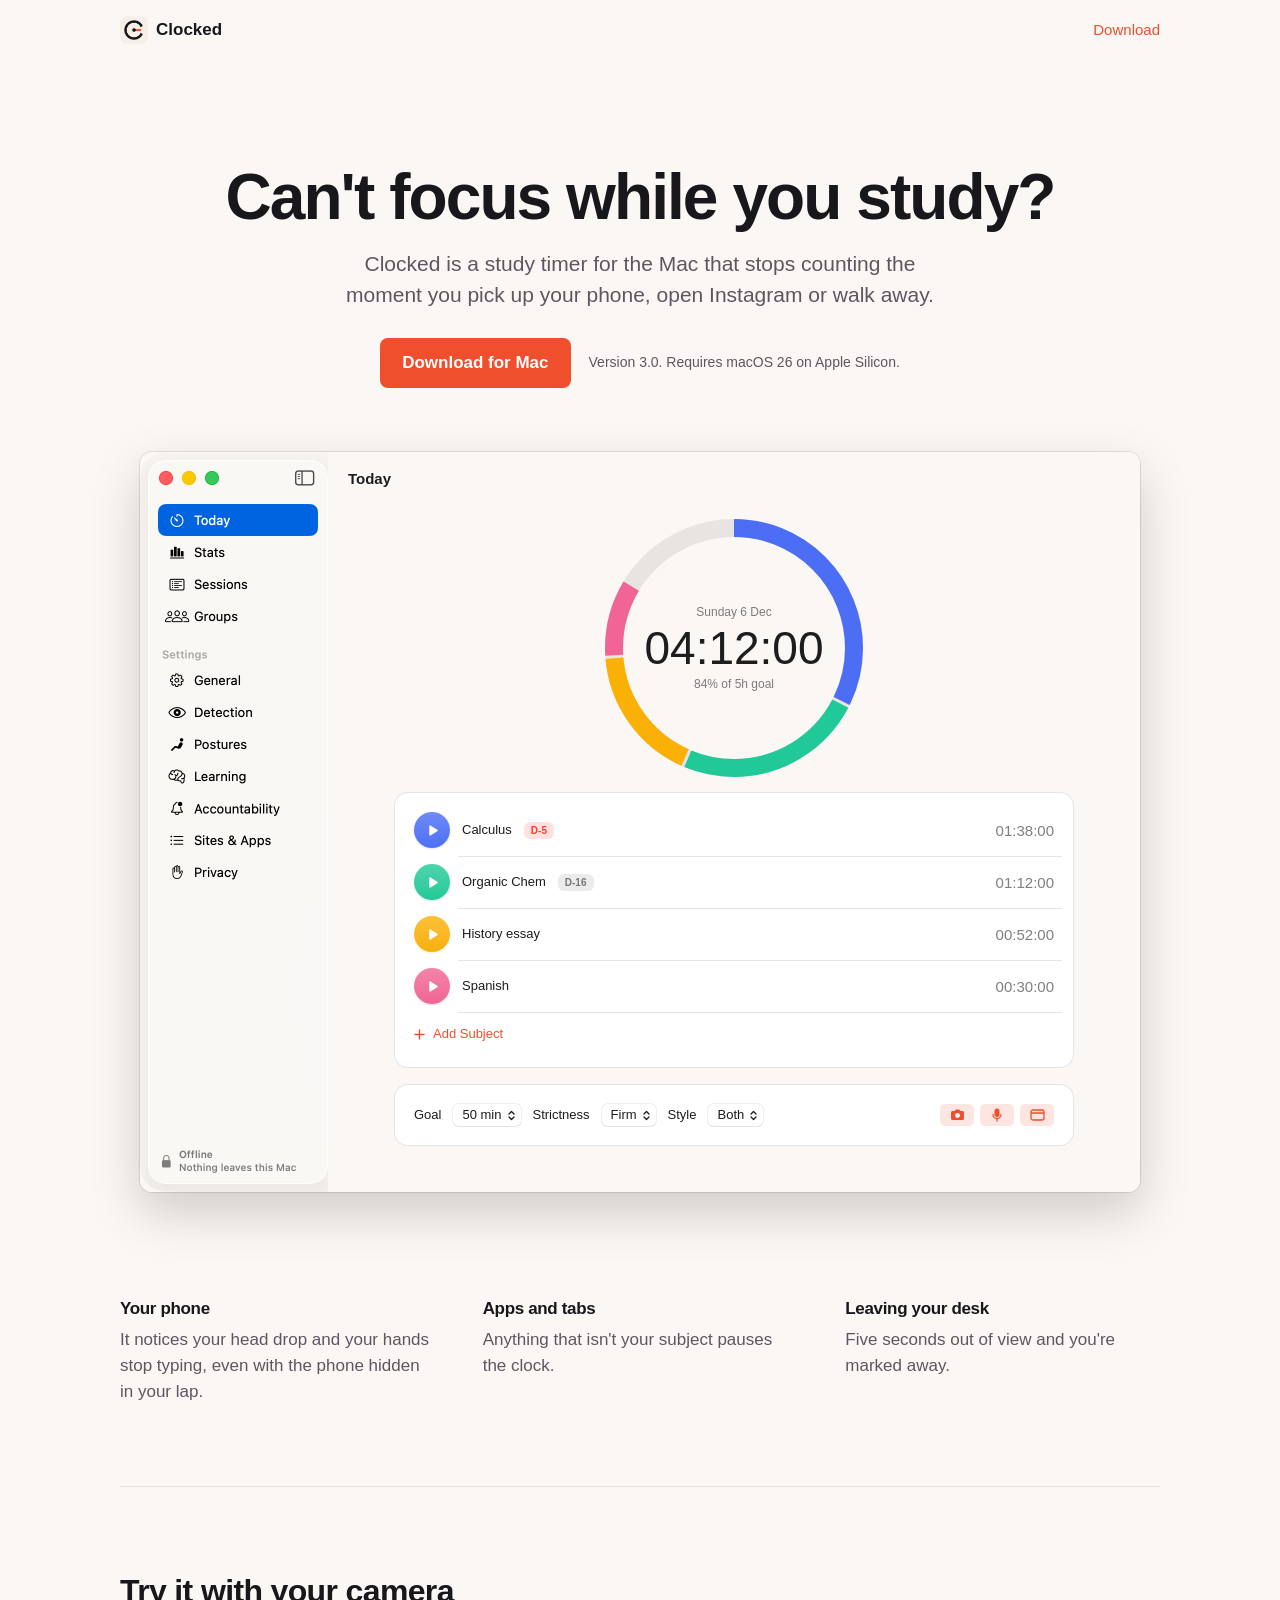
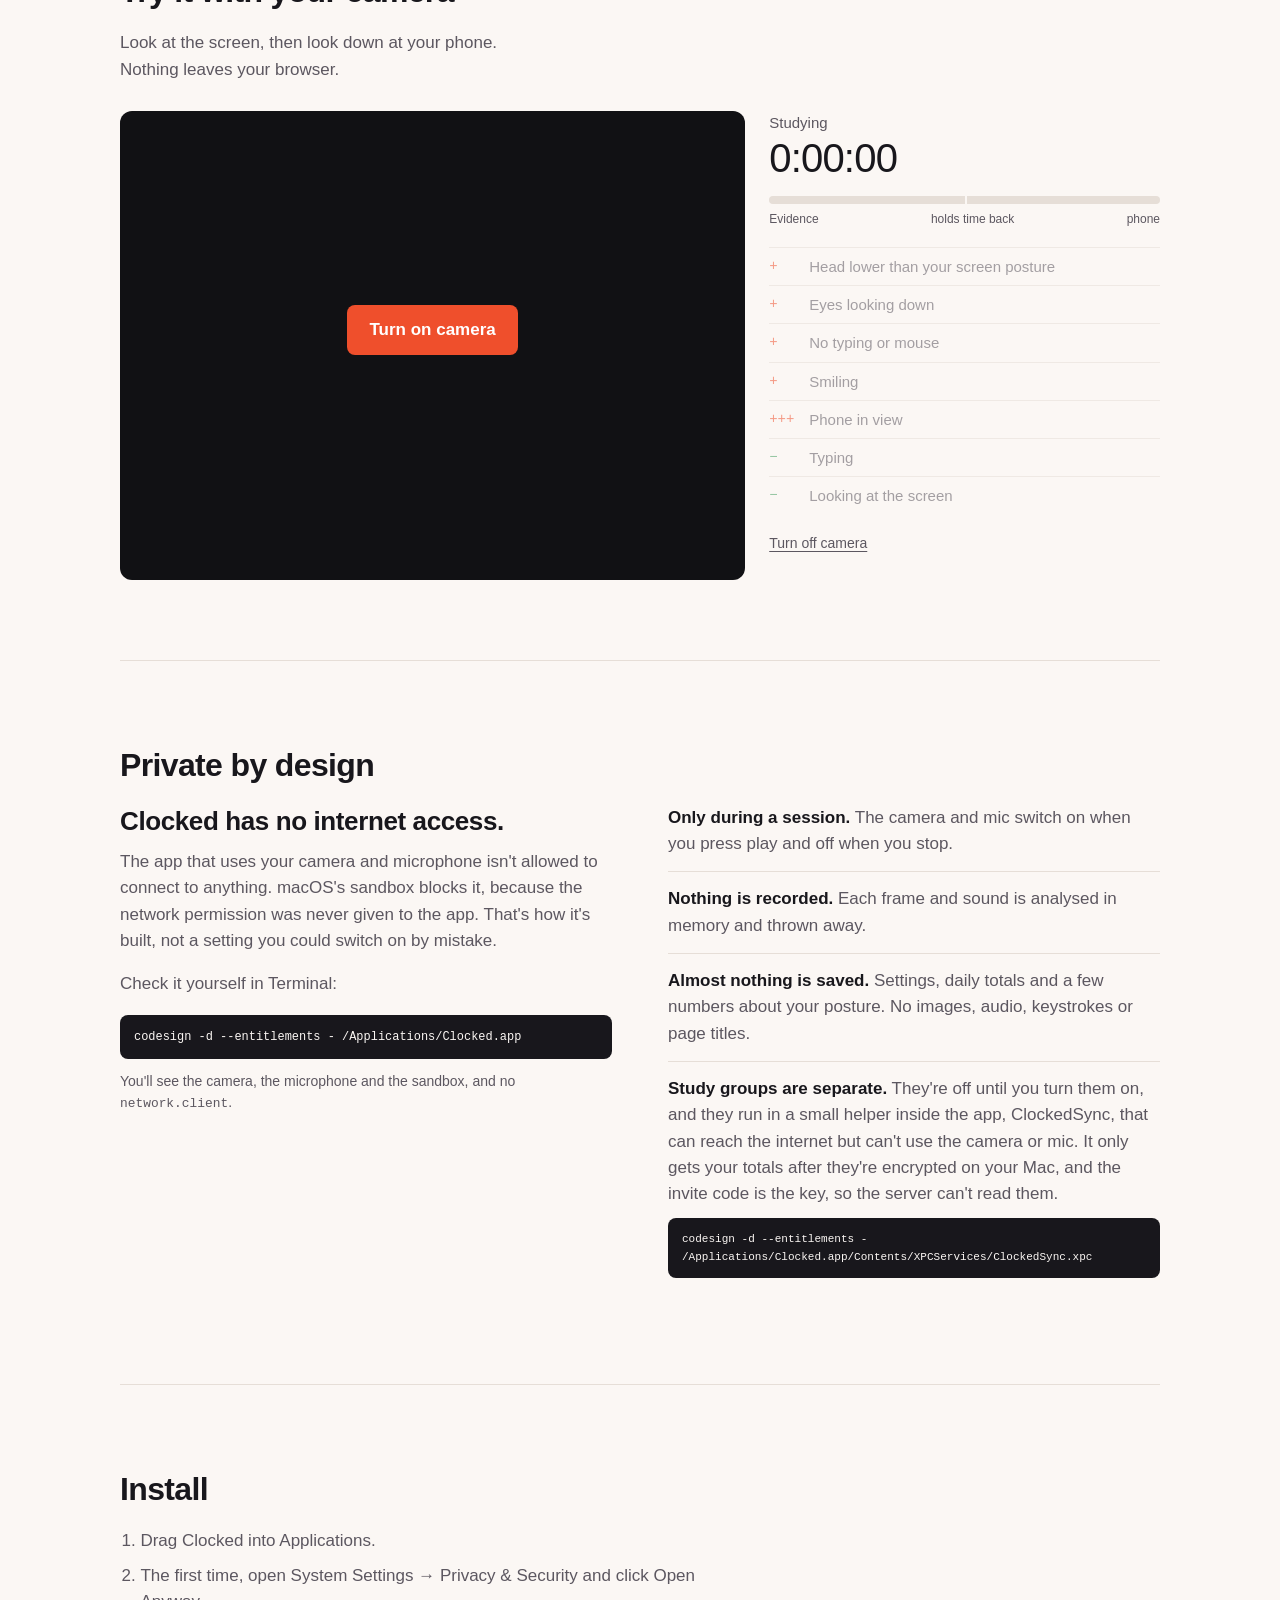
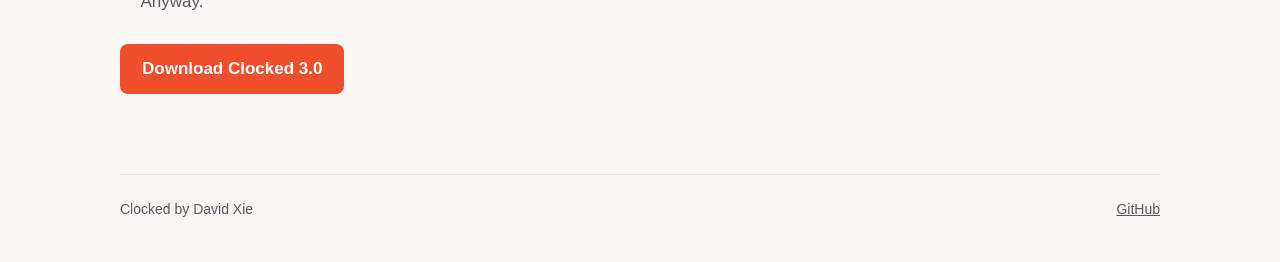
==== index.html @ 51ace333 "Website" ====
<!doctype html>
<html lang="en">
<head>
  <meta charset="utf-8">
  <meta name="viewport" content="width=device-width, initial-scale=1">
  <title>Clocked</title>
  <meta name="description" content="A study timer for the Mac that stops counting when you pick up your phone.">
  <meta property="og:title" content="Clocked">
  <meta property="og:description" content="A study timer for the Mac that stops counting when you pick up your phone.">
  <meta property="og:image" content="img/icon.png">
  <link rel="icon" href="img/favicon.png">
  <link rel="stylesheet" href="style.css">
</head>
<body>

<nav class="nav">
  <div class="wrap nav-in">
    <a class="brand" href="#"><img src="img/icon.png" alt="" width="28" height="28">Clocked</a>
    <a class="nav-dl" href="#install">Download</a>
  </div>
</nav>

<header class="wrap hero">
  <h1>Can't focus while you study?</h1>
  <p class="lead">Clocked is a study timer for the Mac that stops counting the moment you pick up your phone, open Instagram or walk away.</p>
  <div class="dl">
    <a class="btn" href="downloads/Clocked-3.0.dmg" download>Download for Mac</a>
    <p class="small">Version 3.0. Requires macOS 26 on Apple Silicon.</p>
  </div>
</header>

<section class="demo-wrap" aria-label="Interactive demo of the Clocked window">
  <div class="wrap">
    <div class="stage" id="stage">
      <div class="banner" id="banner" hidden>
        <span class="banner-icon" id="bannerIcon"></span>
        <span class="banner-text"><b id="bannerTitle"></b><span id="bannerMsg"></span></span>
        <span class="banner-actions" id="bannerActions"></span>
        <button class="banner-x" id="bannerX" aria-label="Dismiss">
          <svg viewBox="0 0 10 10" width="9" height="9"><path d="M1.5 1.5l7 7M8.5 1.5l-7 7" stroke="currentColor" stroke-width="1.8" stroke-linecap="round"/></svg>
        </button>
      </div>
      <div class="scaler" id="scaler">
        <div class="win" id="win">
          <div class="pane-img" id="paneImg"></div>
          <div class="side-hit" id="sideHit"></div>
          <div class="today" id="today"></div>
        </div>
      </div>
    </div>

  </div>
</section>

<main class="wrap">
  <section class="points">
    <div>
      <h3>Your phone</h3>
      <p>It notices your head drop and your hands stop typing, even with the phone hidden in your lap.</p>
    </div>
    <div>
      <h3>Apps and tabs</h3>
      <p>Anything that isn't your subject pauses the clock.</p>
    </div>
    <div>
      <h3>Leaving your desk</h3>
      <p>Five seconds out of view and you're marked away.</p>
    </div>
  </section>

  <section id="try">
    <h2>Try it with your camera</h2>
    <p class="narrow">Look at the screen, then look down at your phone.<br>Nothing leaves your browser.</p>
    <div class="try-grid">
      <div class="cam" id="cam">
        <video id="camVideo" playsinline muted></video>
        <canvas id="camCanvas"></canvas>
        <div class="cam-start" id="camStart">
          <button class="btn" id="camBtn">Turn on camera</button>
          <p class="small" id="camMsg"></p>
        </div>
      </div>
      <div class="readout" id="readout" data-state="study">
        <div class="ro-top">
          <span id="roState">Studying</span>
          <b id="roClock">0:00:00</b>
        </div>
        <div class="meter" aria-hidden="true"><div class="meter-fill" id="meterFill"></div><i class="half"></i></div>
        <div class="meter-labels"><span>Evidence</span><span>holds time back</span><span>phone</span></div>
        <ul class="cuelist" id="cues">
          <li data-cue="head"><b>+</b>Head lower than your screen posture</li>
          <li data-cue="eyes"><b>+</b>Eyes looking down</li>
          <li data-cue="still"><b>+</b>No typing or mouse</li>
          <li data-cue="smile"><b>+</b>Smiling</li>
          <li data-cue="phone"><b>+++</b>Phone in view</li>
          <li data-cue="typing" class="neg"><b>&minus;</b>Typing</li>
          <li data-cue="screen" class="neg"><b>&minus;</b>Looking at the screen</li>
        </ul>
        <button class="linkbtn" id="camStop">Turn off camera</button>
      </div>
    </div>
  </section>

  <section id="privacy">
    <h2>Private by design</h2>
    <div class="privacy">
      <div>
        <p class="claim">Clocked has no internet access.</p>
        <p>The app that uses your camera and microphone isn't allowed to connect to anything. macOS's sandbox blocks it, because the network permission was never given to the app. That's how it's built, not a setting you could switch on by mistake.</p>
        <p>Check it yourself in Terminal:</p>
        <pre class="cmd"><code>codesign -d --entitlements - /Applications/Clocked.app</code></pre>
        <p class="small">You'll see the camera, the microphone and the sandbox, and no <code>network.client</code>.</p>
      </div>
      <ul class="facts">
        <li><b>Only during a session.</b> The camera and mic switch on when you press play and off when you stop.</li>
        <li><b>Nothing is recorded.</b> Each frame and sound is analysed in memory and thrown away.</li>
        <li><b>Almost nothing is saved.</b> Settings, daily totals and a few numbers about your posture. No images, audio, keystrokes or page titles.</li>
        <li><b>Study groups are separate.</b> They're off until you turn them on, and they run in a small helper inside the app, ClockedSync, that can reach the internet but can't use the camera or mic. It only gets your totals after they're encrypted on your Mac, and the invite code is the key, so the server can't read them.
          <pre class="cmd"><code>codesign -d --entitlements - /Applications/Clocked.app/Contents/XPCServices/ClockedSync.xpc</code></pre>
        </li>
      </ul>
    </div>
  </section>

  <section id="install">
    <h2>Install</h2>
    <ol class="narrow">
      <li>Drag Clocked into Applications.</li>
      <li>The first time, open System Settings &rarr; Privacy &amp; Security and click Open Anyway.</li>
    </ol>
    <div class="dl">
      <a class="btn" href="downloads/Clocked-3.0.dmg" download>Download Clocked 3.0</a>
    </div>
  </section>
</main>

<footer class="wrap footer">
  <span>Clocked by David Xie</span>
  <a href="https://github.com/SnakeLuck360GT/clocked">GitHub</a>
</footer>

<script src="main.js"></script>
<script type="module" src="camera.js"></script>
</body>
</html>
---- style.css ----
:root {
  --bg: #FBF7F4;
  --text: #18171C;
  --text-2: #5C5760;
  --line: #E6DED7;
  --ember: #EF4F2C;
  --font: -apple-system, BlinkMacSystemFont, "SF Pro Text", "Helvetica Neue", Helvetica, Arial, sans-serif;

  /* The app's own tokens (Theme.swift), used inside the demo window. */
  --w-canvas: #FBF7F4;
  --w-card: #FFFFFF;
  --w-raised: #F1E7DF;
  --w-text: #1D1D1F;
  --w-text-2: rgba(0, 0, 0, 0.5);
  --w-divider: rgba(0, 0, 0, 0.1);
  --w-track: rgba(0, 0, 0, 0.08);
  --w-control: #FFFFFF;
  --w-control-line: rgba(0, 0, 0, 0.12);
  --w-banner: rgba(246, 246, 246, 0.9);
  color-scheme: light;
}
@media (prefers-color-scheme: dark) {
  :root:not([data-theme="light"]) {
    --bg: #16161B;
    --text: #F1ECE7;
    --text-2: #A39D9B;
    --line: #2E2D35;
    --w-canvas: #16161B;
    --w-card: #24232A;
    --w-raised: #2E2D35;
    --w-text: #F5F5F7;
    --w-text-2: rgba(255, 255, 255, 0.55);
    --w-divider: rgba(255, 255, 255, 0.1);
    --w-track: rgba(255, 255, 255, 0.08);
    --w-control: #3A3940;
    --w-control-line: rgba(255, 255, 255, 0.1);
    --w-banner: rgba(40, 40, 44, 0.9);
    color-scheme: dark;
  }
}
:root[data-theme="dark"] {
  --bg: #16161B;
  --text: #F1ECE7;
  --text-2: #A39D9B;
  --line: #2E2D35;
  --w-canvas: #16161B;
  --w-card: #24232A;
  --w-raised: #2E2D35;
  --w-text: #F5F5F7;
  --w-text-2: rgba(255, 255, 255, 0.55);
  --w-divider: rgba(255, 255, 255, 0.1);
  --w-track: rgba(255, 255, 255, 0.08);
  --w-control: #3A3940;
  --w-control-line: rgba(255, 255, 255, 0.1);
  --w-banner: rgba(40, 40, 44, 0.9);
  color-scheme: dark;
}

* { box-sizing: border-box; }
body {
  margin: 0;
  background: var(--bg);
  color: var(--text);
  font: 17px/1.55 var(--font);
  -webkit-font-smoothing: antialiased;
  -webkit-text-size-adjust: 100%;
}
img { display: block; max-width: 100%; height: auto; }
a { color: inherit; }
p { margin: 0 0 1em; }
h1, h2, h3 { margin: 0; letter-spacing: -0.02em; }
button { font: inherit; color: inherit; }

.wrap { max-width: 1040px; margin: 0 auto; padding: 0 max(16px, 4vw); }
@media (min-width: 1140px) { .wrap { padding: 0; } }

/* Nav */
.nav-in { display: flex; align-items: center; justify-content: space-between; height: 60px; }
.brand { display: flex; align-items: center; gap: 8px; font-weight: 600; text-decoration: none; }
.brand img { width: 28px; height: 28px; transform: scale(1.2); }
.nav-dl { font-size: 15px; font-weight: 500; text-decoration: none; color: var(--ember); }

/* Hero */
.hero { padding-top: clamp(48px, 9vw, 104px); text-align: center; }
.hero h1 { font-size: clamp(38px, 6.4vw, 64px); font-weight: 700; line-height: 1.05; letter-spacing: -0.03em; }
.lead { font-size: clamp(18px, 2.2vw, 21px); line-height: 1.45; color: var(--text-2); max-width: 30em; margin: 18px auto 28px; }
.dl { display: flex; flex-wrap: wrap; align-items: center; justify-content: center; gap: 10px 18px; }
.dl .small { margin: 0; }
.btn {
  display: inline-block;
  background: var(--ember);
  color: #fff;
  text-decoration: none;
  font-weight: 600;
  padding: 12px 22px;
  border-radius: 8px;
}
.btn:hover { background: #DC4320; }
.btn:focus-visible, a:focus-visible, button:focus-visible { outline: 2px solid var(--ember); outline-offset: 3px; }
.small { font-size: 14px; color: var(--text-2); }

/* Demo */
.demo-wrap { padding-top: clamp(40px, 6vw, 64px); }
.demo-note { text-align: center; font-size: 15px; color: var(--text-2); margin: 24px 0 0; }
.stage { position: relative; }
.scaler { position: relative; margin: 0 auto; border-radius: 12px; overflow: hidden; box-shadow: 0 0 0 1px rgba(0, 0, 0, 0.1), 0 20px 50px rgba(0, 0, 0, 0.18); }
.win {
  position: absolute;
  top: 0; left: 0;
  width: 1000px;
  height: 740px;
  transform-origin: 0 0;
  overflow: hidden;
  background: var(--w-canvas);
  font: 13px/1.3 var(--font);
  color: var(--w-text);
  user-select: none;
  -webkit-user-select: none;
}
.pane-img { position: absolute; inset: 0; background-size: 1000px 740px; background-repeat: no-repeat; }
.side-hit { position: absolute; left: 0; top: 0; bottom: 0; }
.side-hit button { position: absolute; left: 0; width: 100%; border: 0; background: none; padding: 0; cursor: pointer; }
.today { position: absolute; top: 0; right: 0; bottom: 0; background: var(--w-canvas); overflow-y: auto; scrollbar-width: none; }
.today::-webkit-scrollbar { display: none; }
.today[hidden] { display: none; }

.t-title { position: sticky; top: 0; z-index: 2; height: 52px; padding-left: 20px; display: flex; align-items: center; font-size: 15px; font-weight: 600; background: var(--w-canvas); }
.t-col { width: 680px; margin: 0 auto; padding-bottom: 24px; }

.t-hero { padding: 24px 0; display: flex; flex-direction: column; align-items: center; gap: 12px; }
.ring { position: relative; width: 240px; height: 240px; }
.ring svg { position: absolute; inset: -9px; width: 258px; height: 258px; overflow: visible; transition: filter 0.4s, opacity 0.4s; }
.ring.dim svg { filter: saturate(0); opacity: 0.55; }
.ring-in { position: absolute; inset: 0; display: flex; flex-direction: column; align-items: center; justify-content: center; gap: 4px; padding: 0 28px; text-align: center; }
.ring-date { font-size: 12px; color: var(--w-text-2); }
.ring-time { font: 500 46px/1.05 ui-rounded, "SF Pro Rounded", var(--font); font-variant-numeric: tabular-nums; }
.ring.dim .ring-time { color: var(--w-text-2); }
.ring-status { font-size: 12px; color: var(--w-text-2); white-space: nowrap; }
.ring-status.strong { font-weight: 600; }
.goalbar { width: 240px; display: flex; flex-direction: column; align-items: center; gap: 4px; }
.goalbar[hidden] { display: none; }
.goalbar .track { width: 100%; height: 6px; border-radius: 3px; background: var(--w-track); overflow: hidden; }
.goalbar .fill { height: 100%; border-radius: 3px; transition: width 0.6s; }
.goalbar span { font-size: 10px; color: var(--w-text-2); font-variant-numeric: tabular-nums; }

.card { background: var(--w-card); border-radius: 14px; box-shadow: inset 0 0 0 1px var(--w-divider); margin-bottom: 16px; }
.subjects { padding: 12px; }
.row { position: relative; display: flex; align-items: center; gap: 12px; height: 52px; padding: 0 8px; border-radius: 10px; }
.row + .row::before, .add::before { content: ""; position: absolute; top: 0; left: 52px; right: 0; height: 1px; background: var(--w-divider); }
.row.current::before, .row.current + .row::before, .row.current + .add::before { display: none; }
.row.current { background: color-mix(in srgb, var(--c) 14%, transparent); }
.play {
  width: 36px; height: 36px; flex: none; border: 0; border-radius: 50%; padding: 0; cursor: pointer;
  display: grid; place-items: center; color: #fff;
  background: linear-gradient(180deg, color-mix(in srgb, var(--c) 80%, #fff), var(--c));
  box-shadow: 0 1px 2px color-mix(in srgb, var(--c) 20%, transparent);
  transition: transform 0.1s, box-shadow 0.2s;
}
.play:active { transform: scale(0.94); }
.row.current .play { box-shadow: 0 1px 6px color-mix(in srgb, var(--c) 45%, transparent); }
.row-name { font-size: 13px; font-weight: 500; }
.chip { font-size: 10px; font-weight: 600; padding: 2px 7px; border-radius: 6px; font-variant-numeric: tabular-nums; }
.chip.red { color: #FF3B30; background: rgba(255, 59, 48, 0.15); }
.chip.grey { color: var(--w-text-2); background: var(--w-track); }
.row-time { margin-left: auto; font-size: 15px; font-variant-numeric: tabular-nums; color: var(--w-text-2); }
.row.current .row-time { color: var(--w-text); }
.add { position: relative; display: flex; align-items: center; gap: 8px; height: 44px; padding: 0 8px; color: #EF4F2C; font-size: 13px; }

.opts { padding: 20px; display: flex; align-items: center; gap: 12px; }
.popup { display: inline-flex; align-items: center; gap: 6px; height: 22px; padding: 0 6px 0 9px; border-radius: 5px; background: var(--w-control); box-shadow: 0 0 0 0.5px var(--w-control-line), 0 0.5px 1px rgba(0, 0, 0, 0.1); }
.sensors { margin-left: auto; display: flex; gap: 6px; }
.sensor { width: 34px; height: 22px; border-radius: 5px; display: grid; place-items: center; color: #EF4F2C; background: rgba(239, 79, 44, 0.14); }

.running { padding: 20px; }
.run-top { display: flex; align-items: center; gap: 8px; }
.badge { display: inline-flex; align-items: center; gap: 5px; padding: 5px 10px; border-radius: 999px; font-size: 12px; font-weight: 500; color: var(--bc); background: color-mix(in srgb, var(--bc) 14%, transparent); }
.push { height: 22px; padding: 0 10px; border: 0; border-radius: 5px; background: var(--w-control); box-shadow: 0 0 0 0.5px var(--w-control-line), 0 0.5px 1px rgba(0, 0, 0, 0.1); font-size: 13px; cursor: pointer; color: var(--w-text); }
.push:active { filter: brightness(0.92); }
.run-top .push:first-of-type { margin-left: auto; }
.tiles { display: grid; grid-template-columns: repeat(5, 1fr); gap: 8px; margin-top: 16px; }
.tile { display: flex; flex-direction: column; align-items: center; gap: 2px; padding: 8px 0; border-radius: 10px; background: color-mix(in srgb, var(--w-raised) 60%, transparent); }
.tile b { font-size: 17px; font-weight: 600; font-variant-numeric: tabular-nums; }
.tile span { font-size: 10px; color: var(--w-text-2); }

/* The nudge banner sits above the window, like it does at the top of your screen. */
.banner {
  position: absolute;
  z-index: 5;
  left: 50%;
  top: 12px;
  width: min(470px, calc(100% - 24px));
  display: flex;
  align-items: center;
  gap: 12px;
  padding: 12px 16px;
  border-radius: 14px;
  background: var(--w-banner);
  -webkit-backdrop-filter: blur(20px) saturate(1.6);
  backdrop-filter: blur(20px) saturate(1.6);
  box-shadow: 0 0 0 0.5px rgba(0, 0, 0, 0.15), 0 10px 30px rgba(0, 0, 0, 0.2);
  color: var(--w-text);
  font: 13px/1.3 var(--font);
  transform: translate(-50%, 0);
  transition: opacity 0.25s, transform 0.25s;
}
.banner[hidden] { display: flex; opacity: 0; pointer-events: none; transform: translate(-50%, -6px); }
.banner-icon { color: #FF9500; flex: none; display: grid; }
.banner-text { display: flex; flex-direction: column; gap: 2px; min-width: 0; flex: 1; }
.banner-text span { font-size: 11px; color: var(--w-text-2); }
.banner-actions { display: flex; flex-direction: column; align-items: flex-end; gap: 4px; flex: none; }
.banner-actions .push { height: 19px; font-size: 11px; padding: 0 8px; }
.banner-x { border: 0; background: none; padding: 4px; cursor: pointer; color: var(--w-text-2); display: grid; }

/* Below the demo */
main.wrap { margin-top: clamp(64px, 9vw, 104px); }
.points { display: grid; gap: 28px 48px; padding-bottom: clamp(48px, 7vw, 80px); border-bottom: 1px solid var(--line); }
@media (min-width: 760px) { .points { grid-template-columns: repeat(3, 1fr); } }
.points h3 { font-size: 17px; font-weight: 600; margin-bottom: 4px; }
.points p { color: var(--text-2); margin: 0; }
#privacy, #install, #try { padding: clamp(48px, 7vw, 80px) 0; }
#try { border-bottom: 1px solid var(--line); }

/* Try it with your camera */
.try-grid { display: grid; gap: 24px; margin-top: 28px; }
@media (min-width: 860px) { .try-grid { grid-template-columns: minmax(0, 1.6fr) minmax(0, 1fr); align-items: start; } }
.cam { position: relative; aspect-ratio: 4 / 3; border-radius: 12px; overflow: hidden; background: #111114; }
.cam video { display: none; }
.cam canvas { position: absolute; inset: 0; width: 100%; height: 100%; }
.cam-start { position: absolute; inset: 0; display: flex; flex-direction: column; align-items: center; justify-content: center; gap: 12px; padding: 16px; text-align: center; }
.cam-start .small { color: rgba(255, 255, 255, 0.6); margin: 0; min-height: 1.4em; }
.cam-start button { border: 0; cursor: pointer; font: inherit; font-weight: 600; }
.cam-start button:disabled { opacity: 0.6; cursor: default; }
.cam.live .cam-start { display: none; }
.readout { font-size: 15px; }
.ro-top { display: flex; flex-direction: column; gap: 2px; margin-bottom: 16px; }
.ro-top span { color: var(--text-2); min-height: 1.5em; }
.ro-top b { font-size: 40px; font-weight: 300; font-variant-numeric: tabular-nums; letter-spacing: -0.02em; line-height: 1.1; }
.readout[data-state="held"] .ro-top b, .readout[data-state="held"] .ro-top span { color: #D98A1C; }
.readout[data-state="phone"] .ro-top b, .readout[data-state="phone"] .ro-top span { color: var(--ember); }
.readout[data-state="away"] .ro-top b { color: var(--text-2); }
.meter { position: relative; height: 8px; border-radius: 4px; background: var(--line); overflow: hidden; }
.meter-fill { height: 100%; width: 0; background: var(--ember); border-radius: 4px; transition: width 0.15s linear; }
.meter .half { position: absolute; left: 50%; top: 0; bottom: 0; width: 2px; background: var(--bg); }
.meter-labels { display: flex; justify-content: space-between; font-size: 12px; color: var(--text-2); margin: 6px 0 18px; }
.cuelist { list-style: none; padding: 0; margin: 0 0 16px; }
.cuelist li { display: grid; grid-template-columns: 40px 1fr; padding: 7px 0; border-top: 1px solid var(--line); color: var(--text-2); opacity: 0.55; transition: opacity 0.15s, color 0.15s; margin: 0; }
.cuelist b { font: 500 14px/1.6 ui-monospace, "SF Mono", Menlo, monospace; color: var(--ember); }
.cuelist li.neg b { color: #3E9B5C; }
.cuelist li.on { opacity: 1; color: var(--text); }
.linkbtn { border: 0; background: none; padding: 0; color: var(--text-2); text-decoration: underline; text-underline-offset: 3px; cursor: pointer; font-size: 14px; }
#privacy { border-bottom: 1px solid var(--line); }
.privacy { display: grid; gap: 32px 56px; }
@media (min-width: 860px) { .privacy { grid-template-columns: minmax(0, 1fr) minmax(0, 1fr); } }
.privacy p { color: var(--text-2); }
.claim { font-size: clamp(22px, 2.6vw, 26px); font-weight: 600; letter-spacing: -0.015em; line-height: 1.25; color: var(--text) !important; margin-bottom: 12px; }
.cmd { margin: 0 0 12px; padding: 12px 14px; border-radius: 8px; background: var(--text); color: var(--bg); white-space: pre-wrap; overflow-wrap: anywhere; font: 13px/1.5 ui-monospace, "SF Mono", Menlo, monospace; }
code { font-family: ui-monospace, "SF Mono", Menlo, monospace; font-size: 0.92em; }
.facts { list-style: none; padding: 0; margin: 0; color: var(--text-2); }
.facts li { padding: 14px 0; border-top: 1px solid var(--line); margin: 0; }
.facts li:first-child { border-top: 0; padding-top: 0; }
.facts b { color: var(--text); font-weight: 600; }
.facts .cmd { margin-top: 10px; font-size: 12px; }
h2 { font-size: clamp(26px, 3.4vw, 32px); font-weight: 700; margin-bottom: 14px; }
.narrow { max-width: 36em; color: var(--text-2); }
ol { padding-left: 1.2em; margin: 0 0 28px; }
li { margin-bottom: 0.5em; }
#install .dl { justify-content: flex-start; }

.footer {
  display: flex;
  justify-content: space-between;
  border-top: 1px solid var(--line);
  padding-top: 24px;
  padding-bottom: 40px;
  font-size: 14px;
  color: var(--text-2);
}

@media (prefers-reduced-motion: reduce) {
  .banner, .ring svg, .goalbar .fill { transition: none; }
}
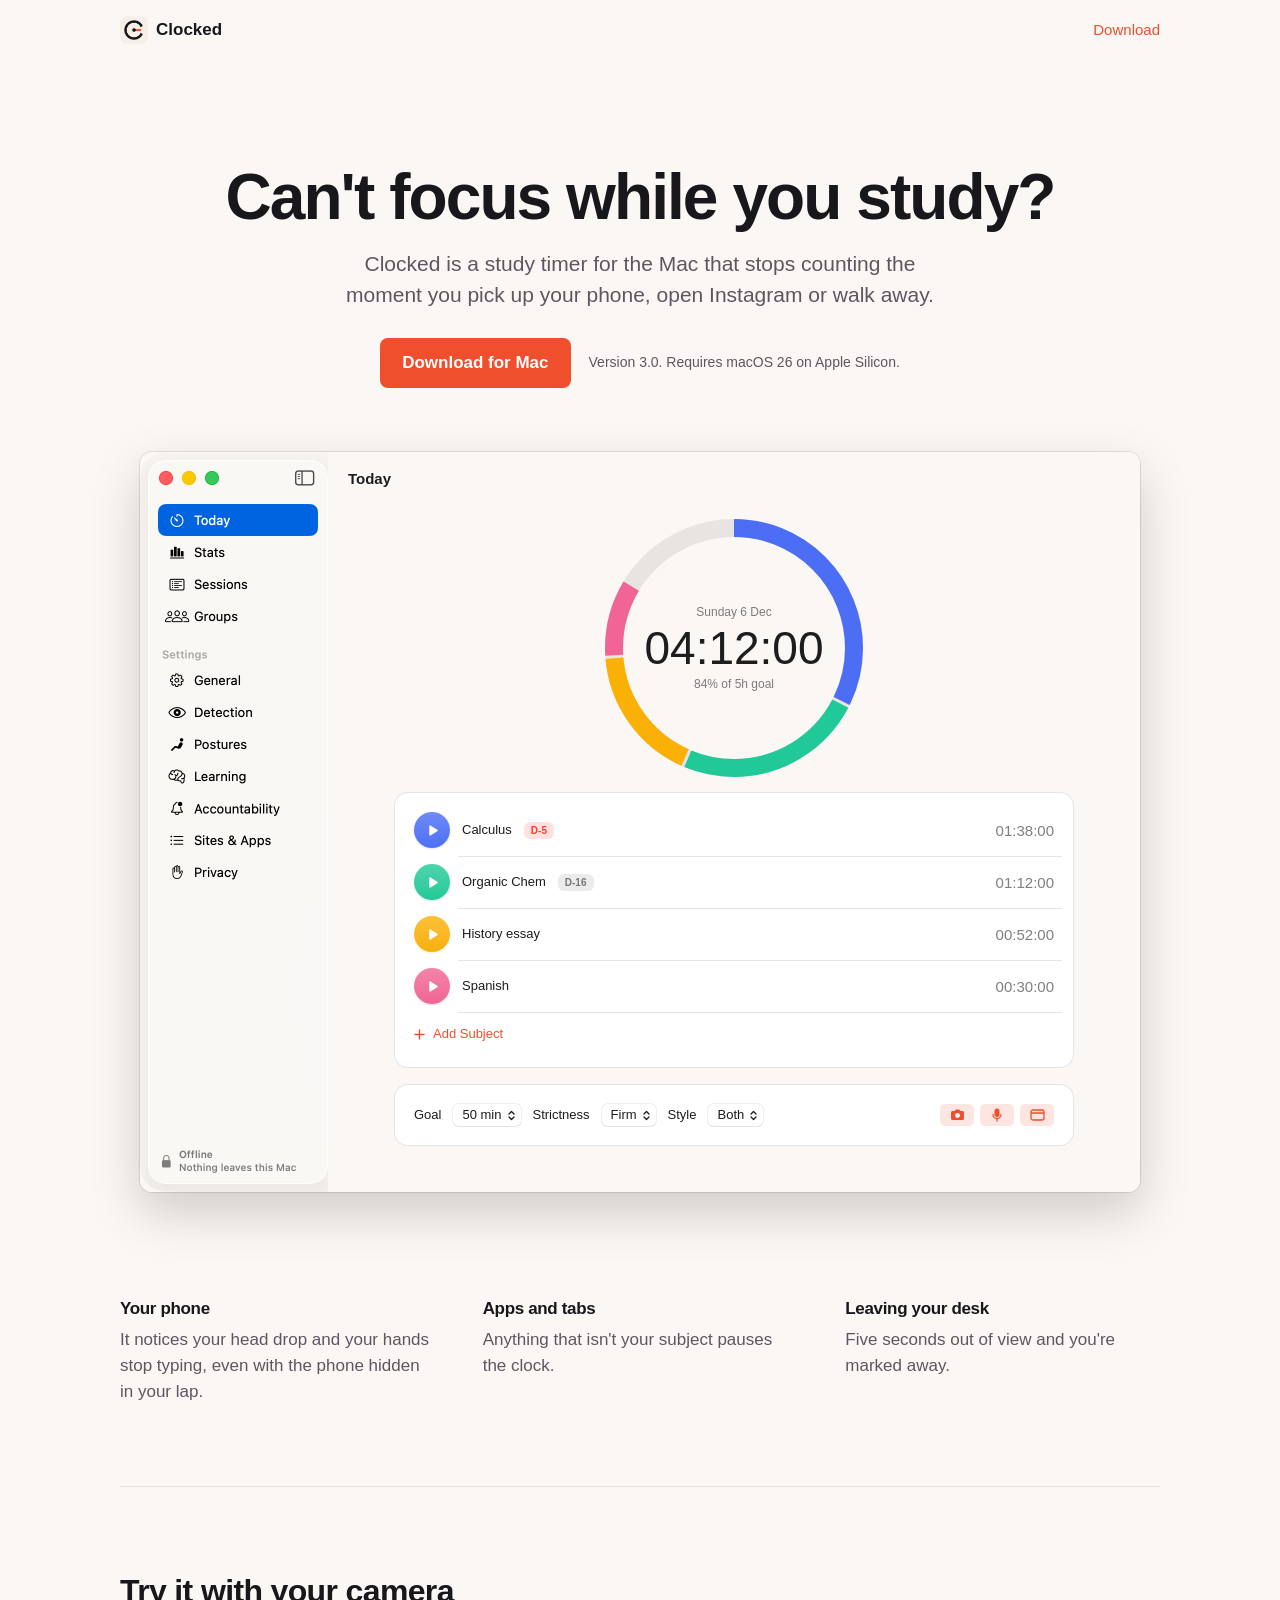
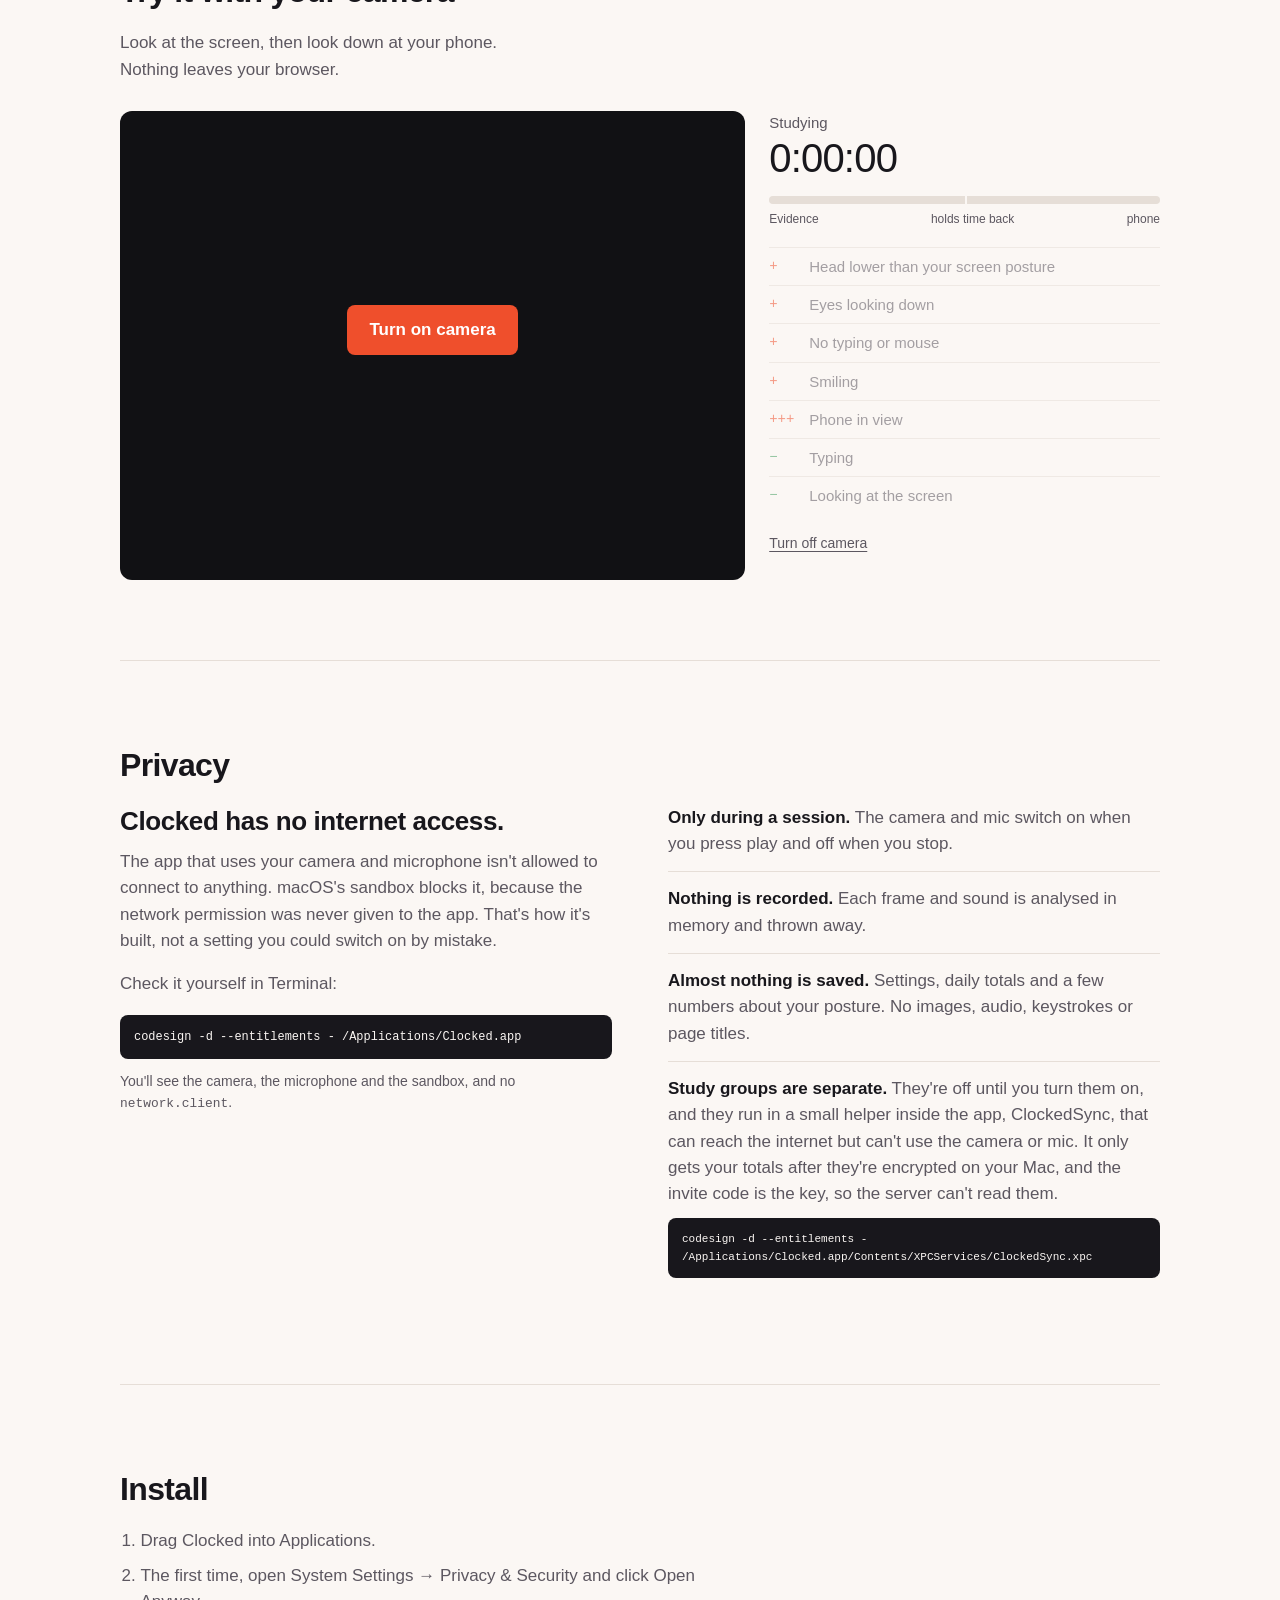
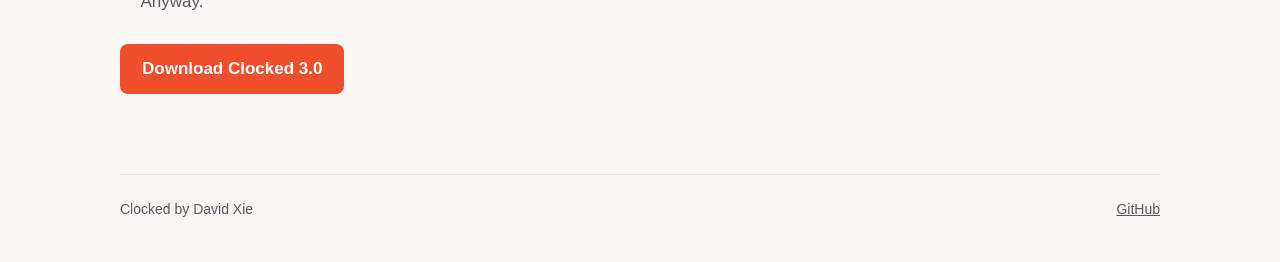
==== commit 31279fbe: "Shorter copy" ====
--- a/index.html
+++ b/index.html
@@ -102,7 +102,7 @@
   </section>
 
   <section id="privacy">
-    <h2>Private by design</h2>
+    <h2>Privacy</h2>
     <div class="privacy">
       <div>
         <p class="claim">Clocked has no internet access.</p>
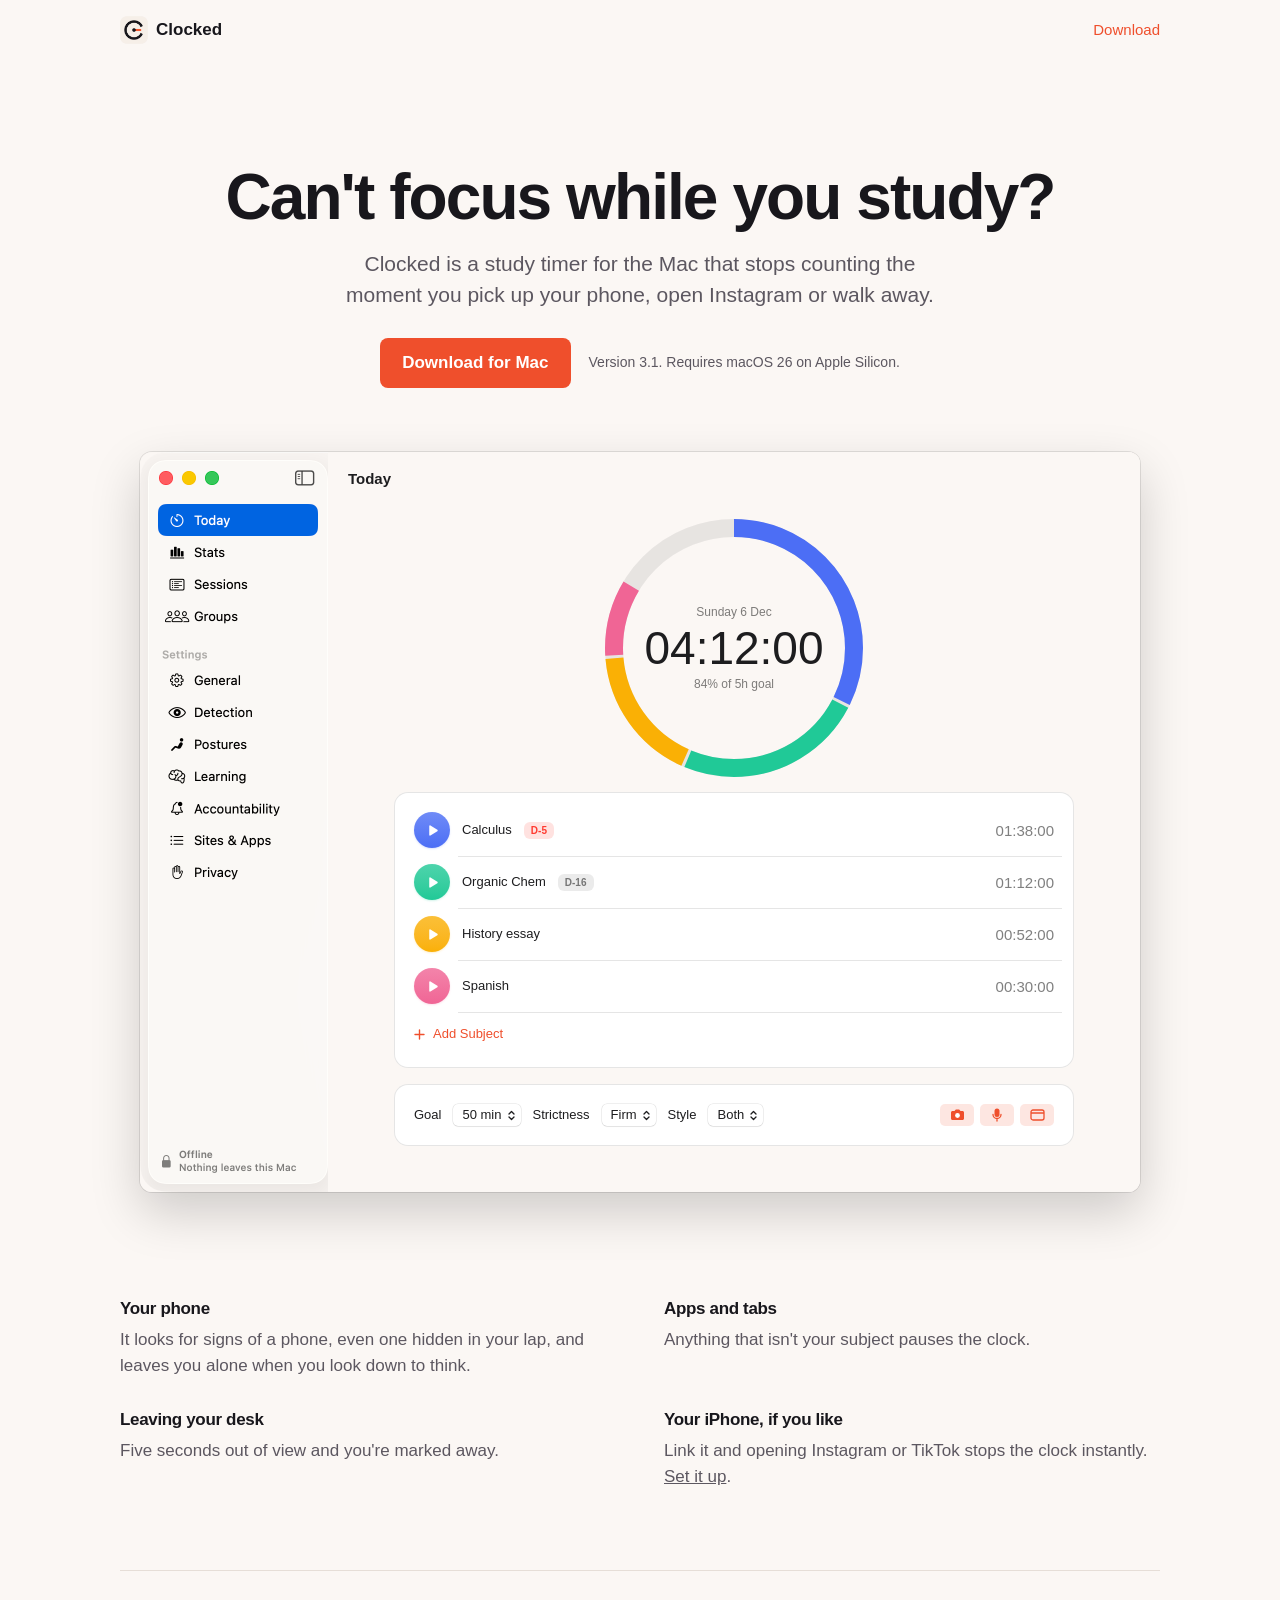
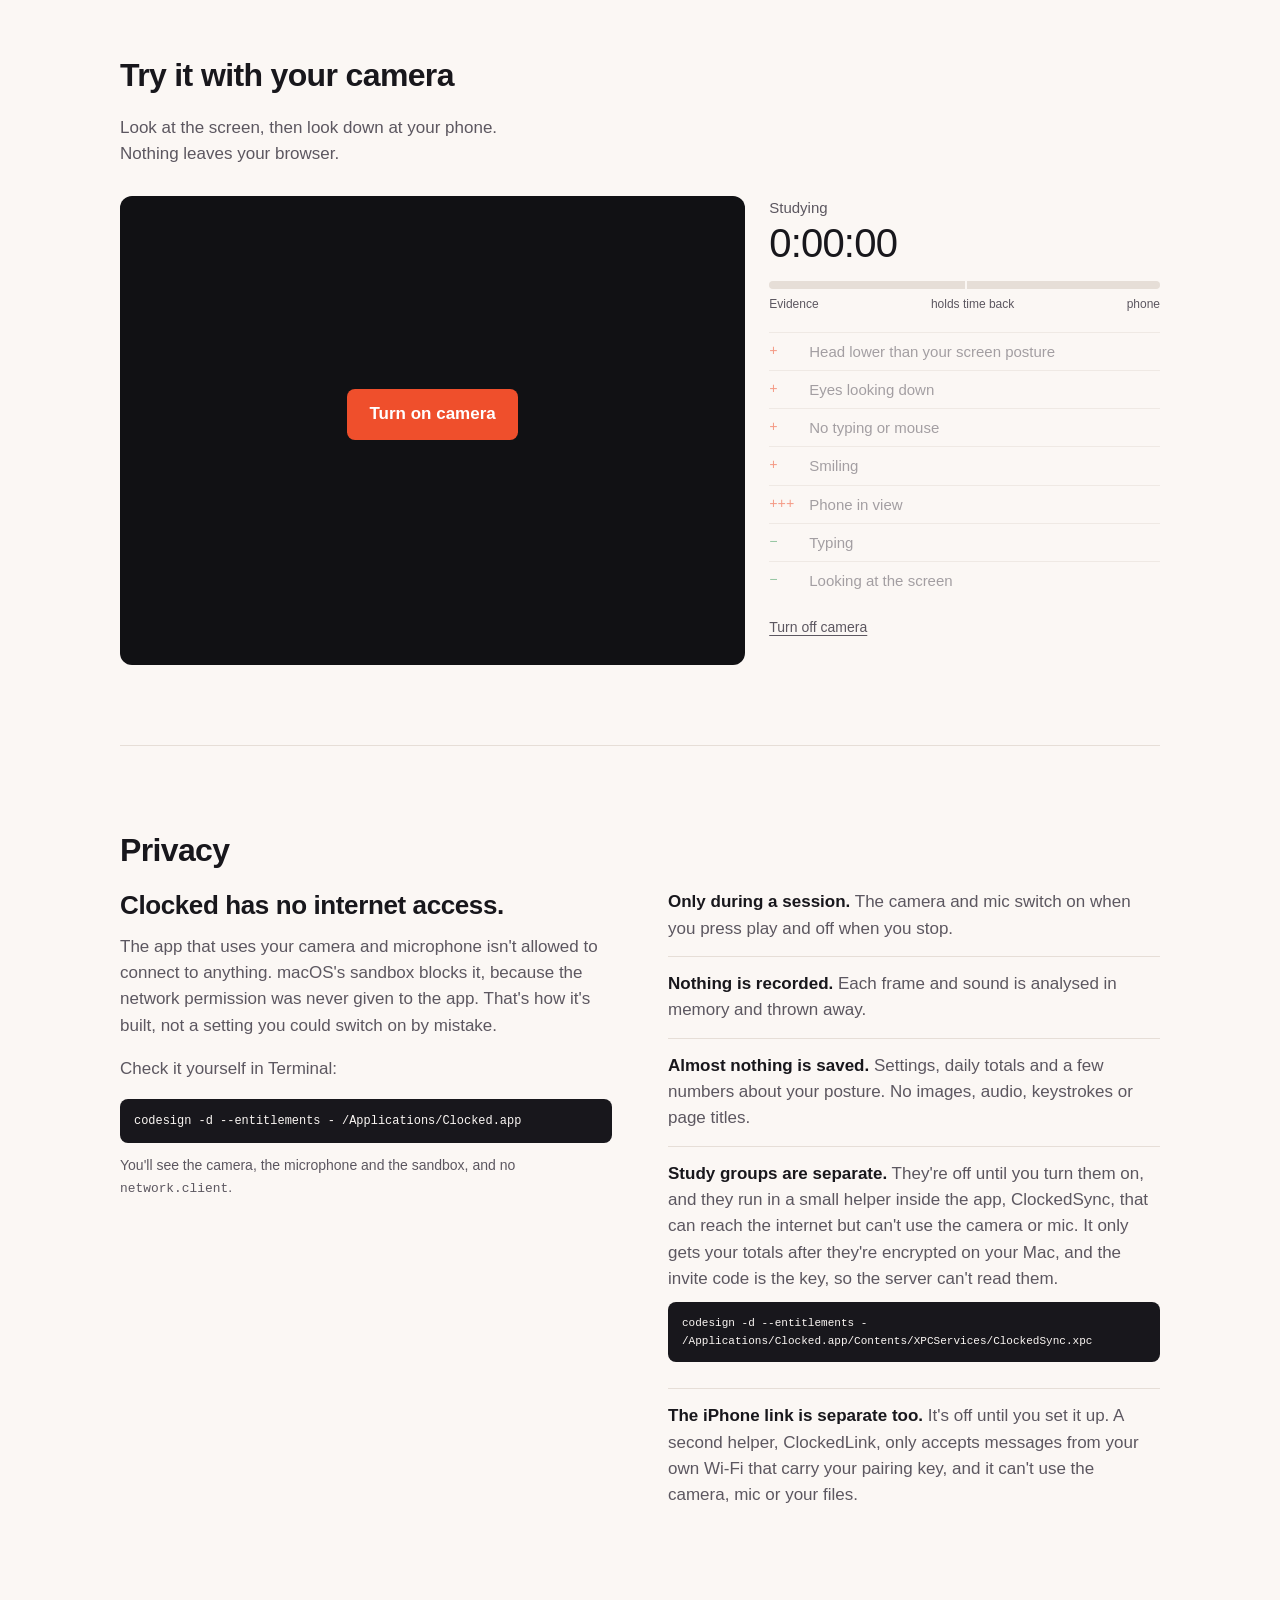
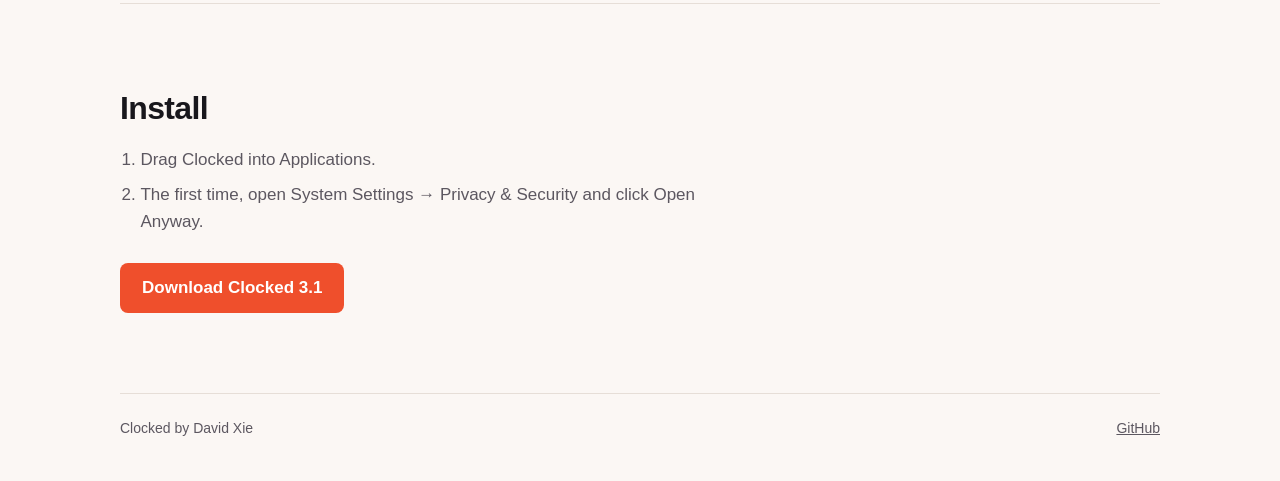
==== commit b972730c: "Clocked 3.1 download, iPhone link on the home page" ====
--- a/index.html
+++ b/index.html
@@ -24,8 +24,8 @@
   <h1>Can't focus while you study?</h1>
   <p class="lead">Clocked is a study timer for the Mac that stops counting the moment you pick up your phone, open Instagram or walk away.</p>
   <div class="dl">
-    <a class="btn" href="downloads/Clocked-3.0.dmg" download>Download for Mac</a>
-    <p class="small">Version 3.0. Requires macOS 26 on Apple Silicon.</p>
+    <a class="btn" href="downloads/Clocked-3.1.dmg" download>Download for Mac</a>
+    <p class="small">Version 3.1. Requires macOS 26 on Apple Silicon.</p>
   </div>
 </header>
 
@@ -56,7 +56,7 @@
   <section class="points">
     <div>
       <h3>Your phone</h3>
-      <p>It notices your head drop and your hands stop typing, even with the phone hidden in your lap.</p>
+      <p>It looks for signs of a phone, even one hidden in your lap, and leaves you alone when you look down to think.</p>
     </div>
     <div>
       <h3>Apps and tabs</h3>
@@ -65,6 +65,10 @@
     <div>
       <h3>Leaving your desk</h3>
       <p>Five seconds out of view and you're marked away.</p>
+    </div>
+    <div>
+      <h3>Your iPhone, if you like</h3>
+      <p>Link it and opening Instagram or TikTok stops the clock instantly. <a href="iphone/">Set it up</a>.</p>
     </div>
   </section>
 
@@ -118,6 +122,7 @@
         <li><b>Study groups are separate.</b> They're off until you turn them on, and they run in a small helper inside the app, ClockedSync, that can reach the internet but can't use the camera or mic. It only gets your totals after they're encrypted on your Mac, and the invite code is the key, so the server can't read them.
           <pre class="cmd"><code>codesign -d --entitlements - /Applications/Clocked.app/Contents/XPCServices/ClockedSync.xpc</code></pre>
         </li>
+        <li><b>The iPhone link is separate too.</b> It's off until you set it up. A second helper, ClockedLink, only accepts messages from your own Wi-Fi that carry your pairing key, and it can't use the camera, mic or your files.</li>
       </ul>
     </div>
   </section>
@@ -129,7 +134,7 @@
       <li>The first time, open System Settings &rarr; Privacy &amp; Security and click Open Anyway.</li>
     </ol>
     <div class="dl">
-      <a class="btn" href="downloads/Clocked-3.0.dmg" download>Download Clocked 3.0</a>
+      <a class="btn" href="downloads/Clocked-3.1.dmg" download>Download Clocked 3.1</a>
     </div>
   </section>
 </main>
--- a/style.css
+++ b/style.css
@@ -214,7 +214,7 @@
 /* Below the demo */
 main.wrap { margin-top: clamp(64px, 9vw, 104px); }
 .points { display: grid; gap: 28px 48px; padding-bottom: clamp(48px, 7vw, 80px); border-bottom: 1px solid var(--line); }
-@media (min-width: 760px) { .points { grid-template-columns: repeat(3, 1fr); } }
+@media (min-width: 760px) { .points { grid-template-columns: repeat(2, 1fr); } }
 .points h3 { font-size: 17px; font-weight: 600; margin-bottom: 4px; }
 .points p { color: var(--text-2); margin: 0; }
 #privacy, #install, #try { padding: clamp(48px, 7vw, 80px) 0; }
